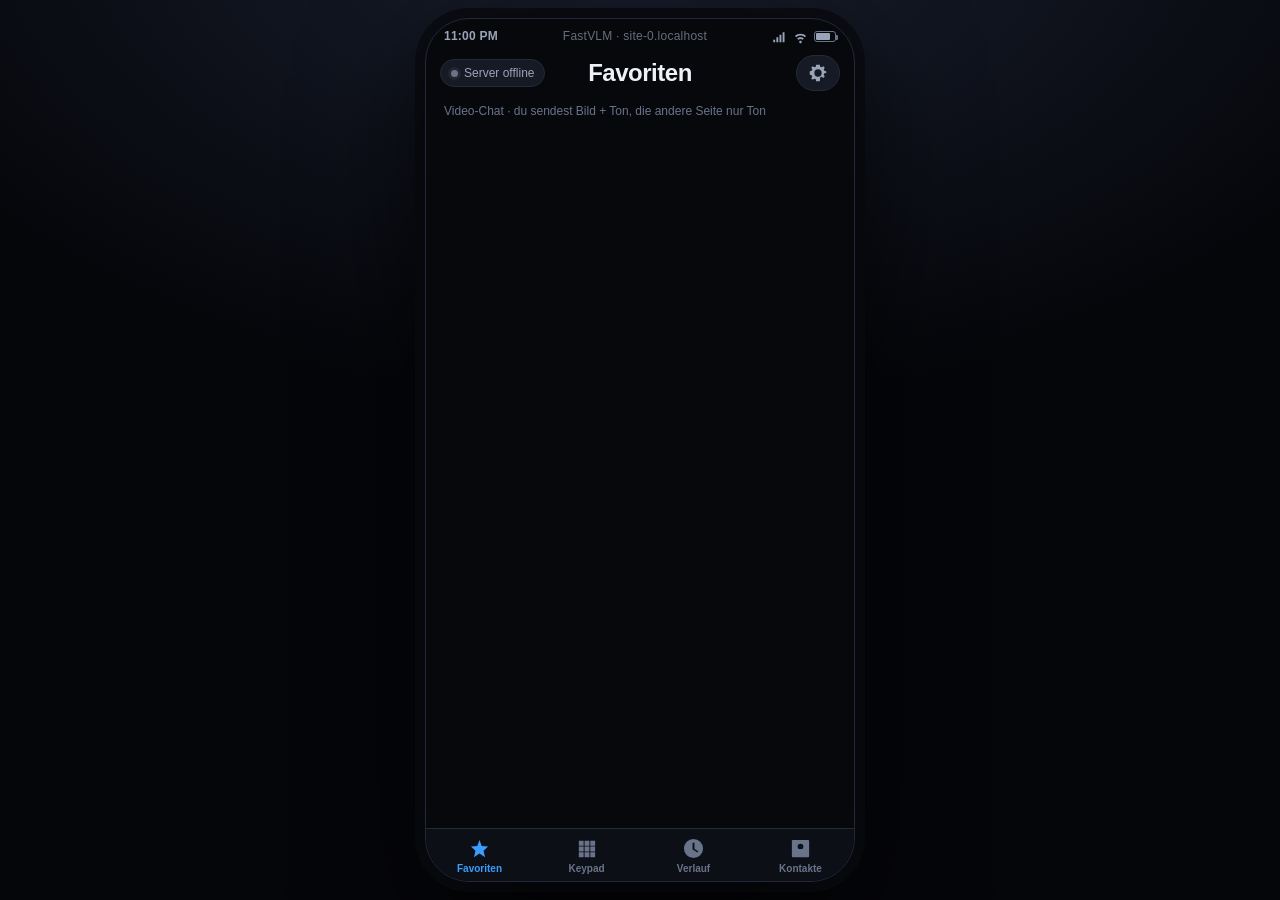
==== web/index.html @ f44b53fc "CHORUS: FastVLM Live-Vision-Sprachchat - Telefon-App-UI (Dialer/Klingeln/Anruf/Protokoll), 3 Persona" ====
<!doctype html>
<html lang="de">
<head>
<meta charset="utf-8">
<meta name="viewport" content="width=device-width, initial-scale=1, maximum-scale=1, user-scalable=no, viewport-fit=cover">
<meta name="theme-color" content="#0b0d12">
<meta name="apple-mobile-web-app-capable" content="yes">
<meta name="mobile-web-app-capable" content="yes">
<meta name="apple-mobile-web-app-status-bar-style" content="black-translucent">
<title>Telefon · FastVLM Video-Chat</title>
<link rel="manifest" href="manifest.webmanifest">
<link rel="stylesheet" href="styles.css">
<link rel="icon" href="assets/icon.svg" type="image/svg+xml">
</head>
<body>

<!-- hidden camera source: only the canvas that shows the exact model frames is visible -->
<video id="cam" playsinline muted autoplay></video>
<canvas id="grab" hidden></canvas>

<div id="phone">

  <!-- ══════════════ status bar ══════════════ -->
  <div class="statusbar">
    <span id="sb-time">--:--</span>
    <span class="sb-mid" id="sb-carrier">FastVLM · lokal</span>
    <span class="sb-right">
      <svg viewBox="0 0 24 24" class="ic"><path d="M2 17h3v4H2zM7 13h3v8H7zM12 9h3v12h-3zM17 5h3v16h-3z"/></svg>
      <svg viewBox="0 0 24 24" class="ic"><path d="M12 20.5l-1.6-1.9C7 14.9 4.7 12.7 2 11l2-2.4C7.2 10.7 9.5 12 12 14.6 14.5 12 16.8 10.7 20 8.6L22 11c-2.7 1.7-5 3.9-8.4 7.6z" opacity=".0"/><path d="M12 18.8c1.1 0 2 .9 2 2s-.9 2-2 2-2-.9-2-2 .9-2 2-2zm0-5.6c2 0 3.9.8 5.3 2.1l-1.9 2c-.9-.9-2.1-1.4-3.4-1.4s-2.5.5-3.4 1.4l-1.9-2C8.1 14 10 13.2 12 13.2zm0-5.6c3.4 0 6.5 1.3 8.8 3.5l-1.9 2C17.1 11.4 14.7 10.4 12 10.4s-5.1 1-6.9 2.7l-1.9-2C5.5 8.9 8.6 7.6 12 7.6z"/></svg>
      <span class="batt"><i id="sb-batt"></i></span>
    </span>
  </div>

  <!-- ══════════════ screen: dialer ══════════════ -->
  <section class="screen active" id="screen-dialer">
    <header class="nav">
      <button class="nav-btn ghost" id="btn-engine" title="Engine-Status">
        <span class="dot" id="engine-dot"></span><span id="engine-label">verbinde…</span>
      </button>
      <h1 id="dialer-title">Favoriten</h1>
      <button class="nav-btn" id="btn-settings" aria-label="Einstellungen">
        <svg viewBox="0 0 24 24" class="ic"><path d="M12 8a4 4 0 100 8 4 4 0 000-8zm9 4l-2.1.4a7 7 0 01-.7 1.7l1.2 1.7-1.6 1.6-1.7-1.2a7 7 0 01-1.7.7L14 21h-4l-.4-2.1a7 7 0 01-1.7-.7L6.2 19.4 4.6 17.8l1.2-1.7a7 7 0 01-.7-1.7L3 14v-4l2.1-.4a7 7 0 01.7-1.7L4.6 6.2l1.6-1.6 1.7 1.2a7 7 0 011.7-.7L10 3h4l.4 2.1a7 7 0 011.7.7l1.7-1.2 1.6 1.6-1.2 1.7a7 7 0 01.7 1.7L21 10z"/></svg>
      </button>
    </header>

    <div class="body">
      <!-- favorites -->
      <div class="tabpane active" id="pane-fav">
        <p class="hint">Video-Chat · du sendest Bild + Ton, die andere Seite nur Ton</p>
        <ul class="contacts" id="fav-list"></ul>
      </div>

      <!-- keypad -->
      <div class="tabpane" id="pane-key">
        <div class="key-display"><span id="key-num">&nbsp;</span></div>
        <div class="keypad" id="keypad"></div>
        <div class="key-actions">
          <button class="round green big" id="key-call" aria-label="Anrufen">
            <svg viewBox="0 0 24 24" class="ic"><path d="M15.5 11.5c0-1.9-1.6-3.5-3.5-3.5s-3.5 1.6-3.5 3.5H6c0-3.3 2.7-6 6-6s6 2.7 6 6zM3 9l3-3h12l3 3v3c0 5-4 9-9 9s-9-4-9-9z" opacity="0"/><path d="M6.6 10.8c1.4 2.8 3.8 5.1 6.6 6.6l2.2-2.2c.3-.3.7-.4 1-.2 1.1.4 2.3.6 3.6.6.6 0 1 .4 1 1V20c0 .6-.4 1-1 1C10.6 21 3 13.4 3 4c0-.6.4-1 1-1h3.5c.6 0 1 .4 1 1 0 1.2.2 2.4.6 3.6.1.4 0 .8-.3 1z"/></svg>
          </button>
          <button class="round ghost" id="key-del" aria-label="Löschen">
            <svg viewBox="0 0 24 24" class="ic"><path d="M22 3H7L1 12l6 9h15a2 2 0 002-2V5a2 2 0 00-2-2zm-3.3 12.3L17.3 17 12 11.7 6.7 17 5.3 15.6 10.6 10 5.3 4.7 6.7 3.3 12 8.6l5.3-5.3 1.4 1.4L13.4 10z"/></svg>
          </button>
        </div>
      </div>

      <!-- recents -->
      <div class="tabpane" id="pane-recents">
        <ul class="contacts" id="recent-list"></ul>
        <p class="hint" id="recent-empty">Noch keine Anrufe.</p>
      </div>

      <!-- contacts -->
      <div class="tabpane" id="pane-contacts">
        <ul class="contacts" id="contact-list"></ul>
      </div>
    </div>

    <nav class="tabbar">
      <button class="tab active" data-tab="fav"><svg viewBox="0 0 24 24" class="ic"><path d="M12 17.3L6.2 21l1.6-6.6L3 9.9l6.7-.6L12 3l2.3 6.3 6.7.6-4.8 4.5 1.6 6.6z"/></svg><span>Favoriten</span></button>
      <button class="tab" data-tab="key"><svg viewBox="0 0 24 24" class="ic"><path d="M4 4h5v5H4zM10 4h5v5h-5zM16 4h5v5h-5zM4 10h5v5H4zM10 10h5v5h-5zM16 10h5v5h-5zM4 16h5v5H4zM10 16h5v5h-5zM16 16h5v5h-5z"/></svg><span>Keypad</span></button>
      <button class="tab" data-tab="recents"><svg viewBox="0 0 24 24" class="ic"><path d="M12 2a10 10 0 100 20 10 10 0 000-20zm1 10.6l4 2.3-.8 1.4L11 13V6h2z"/></svg><span>Verlauf</span></button>
      <button class="tab" data-tab="contacts"><svg viewBox="0 0 24 24" class="ic"><path d="M4 3h16a1 1 0 011 1v16a1 1 0 01-1 1H4a1 1 0 01-1-1V4a1 1 0 011-1zm8 4a3 3 0 100 6 3 3 0 000-6zm-5 9c0-2 2.2-3.5 5-3.5s5 1.5 5 3.5v1H7z"/></svg><span>Kontakte</span></button>
    </nav>
  </section>

  <!-- ══════════════ screen: call ══════════════ -->
  <section class="screen" id="screen-call">

    <!-- upper half: HER side (camera off, voice only) -->
    <div class="her" id="her">
      <div class="her-head">
        <div class="her-id">
          <div class="avatar big" id="call-avatar"><span>M</span></div>
          <div class="her-meta">
            <h2 id="call-name">Mara</h2>
            <p id="call-state">verbindet…</p>
          </div>
        </div>
        <div class="call-timer" id="call-timer">00:00</div>
      </div>

      <div class="her-visual">
        <div class="camoff">
          <div class="camoff-ring" id="voice-ring"></div>
          <svg viewBox="0 0 24 24" class="ic camoff-ic"><path d="M15 8.5l4-3.5v14l-4-3.5zM3 6h11v12H3z" opacity=".35"/><path d="M2.4 2.4l19.2 19.2-1.4 1.4L15 17.8V19H4a1 1 0 01-1-1V7.8L1 6.6 2.4 2.4z"/></svg>
          <p>Kamera aus</p>
          <small>sie sieht dein Video · du hörst ihre Stimme</small>
        </div>
        <div class="wave" id="wave"><i></i><i></i><i></i><i></i><i></i><i></i><i></i><i></i><i></i><i></i><i></i><i></i><i></i><i></i><i></i><i></i></div>
      </div>

      <div class="subs">
        <div class="sub her-sub" id="sub-her">&nbsp;</div>
        <div class="sub you-sub" id="sub-you">&nbsp;</div>
      </div>

      <div class="chips" id="call-chips">
        <span class="chip" id="chip-vad">VAD …</span>
        <span class="chip" id="chip-asr">ASR …</span>
        <span class="chip" id="chip-vlm">VLM …</span>
        <span class="chip" id="chip-pro">Initiative aus</span>
      </div>
    </div>

    <!-- lower half: EXACTLY the frames handed to FastVLM -->
    <div class="mine" id="mine">
      <canvas id="modelview"></canvas>
      <div class="mv-hud">
        <span class="hud-tag live"><i class="rec"></i>FASTVLM INPUT</span>
        <span class="hud-tag" id="hud-frame">frame –</span>
        <span class="hud-tag" id="hud-size">– × –</span>
        <span class="hud-tag" id="hud-rate">– fps</span>
      </div>
      <div class="mv-caption">exakt diese Pixel gehen an FastVLM &nbsp;·&nbsp; <button id="btn-freeze">Pause</button></div>
      <div class="mv-crosshair"><span></span><span></span><span></span><span></span></div>
    </div>

    <div class="controls">
      <button class="ctl" id="btn-mute" data-on="false">
        <svg viewBox="0 0 24 24" class="ic"><path d="M12 14a3 3 0 003-3V5a3 3 0 10-6 0v6a3 3 0 003 3zm5-3a5 5 0 01-10 0H5a7 7 0 006 6.9V21h2v-3.1A7 7 0 0019 11z"/></svg>
        <span>Mikro</span>
      </button>
      <button class="ctl" id="btn-cam" data-on="true">
        <svg viewBox="0 0 24 24" class="ic"><path d="M15 8.5l4-3.5v14l-4-3.5zM3 6h11v12H3z"/></svg>
        <span>Kamera</span>
      </button>
      <button class="ctl" id="btn-subs" data-on="true">
        <svg viewBox="0 0 24 24" class="ic"><path d="M4 4h16a1 1 0 011 1v14a1 1 0 01-1 1H4a1 1 0 01-1-1V5a1 1 0 011-1zm3 8v2h4v-2zm6 0v2h4v-2zm-6 4v2h10v-2z"/></svg>
        <span>Text</span>
      </button>
      <button class="ctl" id="btn-panel" data-on="false">
        <svg viewBox="0 0 24 24" class="ic"><path d="M3 3h18v18H3zm2 2v14h14V5zm2 3h10v2H7zm0 4h10v2H7z"/></svg>
        <span>Protokoll</span>
      </button>
      <button class="ctl hangup" id="btn-hangup">
        <svg viewBox="0 0 24 24" class="ic"><path d="M12 9c-3 0-5.7.6-8 1.7V15l3.5-1.5V11c1.4-.5 2.9-.8 4.5-.8s3.1.3 4.5.8v2.5L20 15v-4.3C17.7 9.6 15 9 12 9z"/></svg>
        <span>Beenden</span>
      </button>
    </div>

    <div class="transcript" id="transcript"></div>
  </section>

  <!-- ══════════════ ringing overlay ══════════════ -->
  <div class="overlay" id="ringing">
    <div class="ring-avatar" id="ring-avatar"><span>M</span></div>
    <h2 id="ring-name">Mara</h2>
    <p id="ring-state">FaceTime-Video · klingelt…</p>
    <div class="ring-actions">
      <button class="round red" id="ring-cancel" aria-label="Auflegen">
        <svg viewBox="0 0 24 24" class="ic"><path d="M12 9c-3 0-5.7.6-8 1.7V15l3.5-1.5V11c1.4-.5 2.9-.8 4.5-.8s3.1.3 4.5.8v2.5L20 15v-4.3C17.7 9.6 15 9 12 9z"/></svg>
      </button>
      <button class="round green" id="ring-accept" aria-label="Annehmen">
        <svg viewBox="0 0 24 24" class="ic"><path d="M6.6 10.8c1.4 2.8 3.8 5.1 6.6 6.6l2.2-2.2c.3-.3.7-.4 1-.2 1.1.4 2.3.6 3.6.6.6 0 1 .4 1 1V20c0 .6-.4 1-1 1C10.6 21 3 13.4 3 4c0-.6.4-1 1-1h3.5c.6 0 1 .4 1 1 0 1.2.2 2.4.6 3.6.1.4 0 .8-.3 1z"/></svg>
      </button>
    </div>
  </div>

  <!-- ══════════════ settings sheet ══════════════ -->
  <div class="sheet" id="settings">
    <div class="sheet-head">
      <h2>Einstellungen</h2>
      <button class="nav-btn" id="settings-close">Fertig</button>
    </div>
    <div class="sheet-body" id="settings-body"></div>
  </div>

  <div id="toast"></div>
</div>

<script type="module" src="js/app.js"></script>
</body>
</html>
---- web/styles.css ----
/* ============================================================
   FastVLM Video-Call  ·  phone-app look
   ============================================================ */
:root{
  --bg:#07080c; --panel:#0e1118; --panel2:#151a24; --line:#232a38;
  --fg:#eef1f7; --fg2:#9aa4b8; --fg3:#69748a;
  --green:#34d058; --green-d:#1f9d42; --red:#ff453a; --blue:#3b9dff; --amber:#ffcc4d;
  --hue:326;
  --r:16px;
  --safe-t:env(safe-area-inset-top,0px);
  --safe-b:env(safe-area-inset-bottom,0px);
  font-size:16px;
}
*{box-sizing:border-box;-webkit-tap-highlight-color:transparent}
html,body{margin:0;padding:0;height:100%;background:#000;color:var(--fg);
  font-family:-apple-system,BlinkMacSystemFont,"SF Pro Text","Segoe UI",Roboto,"Helvetica Neue",Arial,sans-serif;
  overscroll-behavior:none}
button{font:inherit;color:inherit;background:none;border:0;cursor:pointer}
button>*{pointer-events:none}
svg.ic{width:22px;height:22px;fill:currentColor;display:block}
h1,h2,p,ul{margin:0;padding:0}
ul{list-style:none}

/* hidden camera source (must not be display:none on iOS) */
#cam,#grab{position:fixed;left:-9999px;top:0;width:2px;height:2px;opacity:0;pointer-events:none}

/* ---------- phone shell ---------- */
#phone{position:fixed;inset:0;display:flex;flex-direction:column;background:var(--bg);overflow:hidden}
@media (min-width:820px) and (min-height:640px){
  body{display:flex;align-items:center;justify-content:center;
    background:radial-gradient(1200px 700px at 50% -10%,#1a2030,#05060a 70%)}
  #phone{position:relative;width:430px;height:min(932px,96vh);inset:auto;border-radius:44px;
    border:1px solid #23283a;box-shadow:0 40px 120px rgba(0,0,0,.8),0 0 0 10px #0b0d13}
}

/* ---------- status bar ---------- */
.statusbar{flex:0 0 auto;height:calc(30px + var(--safe-t));padding:calc(4px + var(--safe-t)) 18px 0;
  display:flex;align-items:center;justify-content:space-between;font-size:12px;font-weight:600;
  color:var(--fg2);letter-spacing:.02em}
.sb-mid{opacity:.65;font-weight:500}
.sb-right{display:flex;align-items:center;gap:6px}
.sb-right .ic{width:15px;height:15px}
.batt{width:22px;height:11px;border:1px solid var(--fg3);border-radius:3px;position:relative;padding:1px}
.batt::after{content:"";position:absolute;right:-3px;top:3px;width:2px;height:5px;background:var(--fg3);border-radius:0 1px 1px 0}
.batt i{display:block;height:100%;width:80%;background:var(--fg2);border-radius:1px}

/* ---------- screens ---------- */
.screen{position:absolute;inset:0;display:none;flex-direction:column;padding-top:calc(30px + var(--safe-t))}
.screen.active{display:flex}

/* ---------- dialer ---------- */
.nav{flex:0 0 auto;display:grid;grid-template-columns:1fr auto 1fr;align-items:center;padding:6px 14px 10px;gap:8px}
.nav h1{font-size:24px;font-weight:700;letter-spacing:-.02em;text-align:center;white-space:nowrap}
.nav .nav-btn:first-child{justify-self:start;max-width:100%;overflow:hidden}
.nav .nav-btn:first-child span:last-child{overflow:hidden;text-overflow:ellipsis;white-space:nowrap}
.nav .nav-btn:last-child{justify-self:end}
.nav-btn{display:flex;align-items:center;gap:6px;padding:6px 10px;border-radius:999px;
  background:var(--panel2);font-size:12px;color:var(--fg2);border:1px solid var(--line);white-space:nowrap}
.nav-btn.ghost .dot{width:7px;height:7px;border-radius:50%;background:var(--fg3);box-shadow:0 0 0 3px rgba(255,255,255,.05)}
.dot.ok{background:var(--green);box-shadow:0 0 8px var(--green)}
.dot.load{background:var(--amber);animation:pulse 1.2s infinite}
.dot.err{background:var(--red)}
@keyframes pulse{50%{opacity:.35}}

.body{flex:1 1 auto;overflow-y:auto;-webkit-overflow-scrolling:touch;padding:0 14px 8px}
.tabpane{display:none}.tabpane.active{display:block}
.hint{color:var(--fg3);font-size:12px;line-height:1.45;padding:2px 4px 12px}

.contacts li{display:flex;align-items:center;gap:12px;padding:11px 6px;border-bottom:1px solid var(--line)}
.contacts li:last-child{border-bottom:0}
.avatar{width:46px;height:46px;border-radius:50%;flex:0 0 auto;display:flex;align-items:center;justify-content:center;
  font-weight:700;font-size:17px;color:#fff;letter-spacing:.02em;
  background:linear-gradient(150deg,hsl(var(--hue) 70% 62%),hsl(calc(var(--hue) + 40) 65% 42%));
  box-shadow:inset 0 0 0 1px rgba(255,255,255,.18)}
.avatar span{text-shadow:0 1px 2px rgba(0,0,0,.35)}
.avatar.big{width:64px;height:64px;font-size:24px}
.c-name{font-size:16px;font-weight:600;letter-spacing:-.01em}
.c-sub{font-size:12px;color:var(--fg3);margin-top:2px}
.c-sub .on{color:var(--green)}
.c-call{margin-left:auto;width:38px;height:38px;border-radius:50%;display:flex;align-items:center;justify-content:center;
  background:rgba(52,208,88,.14);color:var(--green)}
.c-call:active{background:rgba(52,208,88,.3)}
.c-main{flex:1;min-width:0;text-align:left}
.recent-meta{margin-left:auto;text-align:right;font-size:12px;color:var(--fg3)}

/* keypad */
.key-display{height:64px;display:flex;align-items:center;justify-content:center;font-size:32px;
  font-weight:300;letter-spacing:.06em;color:var(--fg)}
.keypad{display:grid;grid-template-columns:repeat(3,1fr);gap:14px 22px;justify-items:center;padding:4px 22px 18px}
.key{width:70px;height:70px;border-radius:50%;background:var(--panel2);display:flex;flex-direction:column;
  align-items:center;justify-content:center;border:1px solid var(--line);transition:transform .06s}
.key:active{transform:scale(.94);background:#1d2433}
.key b{font-size:28px;font-weight:400;line-height:1}
.key small{font-size:9px;letter-spacing:.16em;color:var(--fg3);margin-top:3px}
.key-actions{display:flex;align-items:center;justify-content:center;gap:34px;padding-bottom:12px}
.round{width:64px;height:64px;border-radius:50%;display:flex;align-items:center;justify-content:center}
.round.green{background:var(--green);color:#04140a;box-shadow:0 6px 22px rgba(52,208,88,.32)}
.round.green.big{width:72px;height:72px}
.round.red{background:var(--red);color:#fff;box-shadow:0 6px 22px rgba(255,69,58,.3)}
.round.ghost{background:transparent;color:var(--fg2)}
.round:active{transform:scale(.95)}

/* tab bar */
.tabbar{flex:0 0 auto;display:flex;border-top:1px solid var(--line);background:rgba(14,17,24,.92);
  backdrop-filter:blur(14px);padding-bottom:var(--safe-b)}
.tab{flex:1;display:flex;flex-direction:column;align-items:center;gap:3px;padding:8px 0 7px;
  color:var(--fg3);font-size:10px;font-weight:600}
.tab.active{color:var(--blue)}
.tab .ic{width:23px;height:23px}

/* ============================================================
   CALL SCREEN
   ============================================================ */
#screen-call{background:#000}
.her{flex:1 1 50%;min-height:0;display:flex;flex-direction:column;padding:6px 16px 10px;position:relative;
  background:radial-gradient(120% 90% at 50% 0%,#141a26 0%,#0a0d14 55%,#05070b 100%)}
.her-head{display:flex;align-items:flex-start;justify-content:space-between;gap:10px}
.her-id{display:flex;align-items:center;gap:11px;min-width:0}
.her-meta{min-width:0}
.her-meta h2{font-size:19px;font-weight:700;letter-spacing:-.02em;white-space:nowrap;overflow:hidden;text-overflow:ellipsis}
.her-meta p{font-size:12px;color:var(--fg2);margin-top:2px}
.call-timer{font-variant-numeric:tabular-nums;font-size:13px;color:var(--fg2);
  background:rgba(255,255,255,.06);padding:4px 9px;border-radius:999px;white-space:nowrap}

.her-visual{flex:1 1 auto;min-height:0;display:flex;flex-direction:column;align-items:center;justify-content:center;gap:12px;position:relative}
.camoff{position:relative;display:flex;flex-direction:column;align-items:center;gap:2px;color:var(--fg2)}
.camoff-ic{width:30px;height:30px;opacity:.75}
.camoff p{font-size:13px;font-weight:600;color:var(--fg);margin-top:4px}
.camoff small{font-size:10.5px;color:var(--fg3);text-align:center;max-width:230px;line-height:1.35}
.camoff-ring{position:absolute;left:50%;top:16px;width:96px;height:96px;margin:-48px 0 0 -48px;border-radius:50%;
  border:2px solid hsl(var(--hue) 80% 60% / .5);opacity:0;transform:scale(.6);pointer-events:none}
.speaking .camoff-ring{animation:ring 1.6s ease-out infinite}
@keyframes ring{0%{opacity:.75;transform:scale(.55)}100%{opacity:0;transform:scale(1.5)}}

.wave{display:flex;align-items:center;gap:3px;height:34px}
.wave i{display:block;width:3px;height:4px;border-radius:2px;background:hsl(var(--hue) 85% 66%);opacity:.35;
  transition:height .09s ease,opacity .2s}
.speaking .wave i{opacity:.95;animation:bar .9s ease-in-out infinite}
.speaking .wave i:nth-child(2n){animation-duration:.62s}
.speaking .wave i:nth-child(3n){animation-duration:1.15s}
.speaking .wave i:nth-child(4n){animation-delay:-.3s}
.speaking .wave i:nth-child(5n){animation-delay:-.55s}
@keyframes bar{0%,100%{height:5px}50%{height:30px}}
.listening .wave i{background:var(--blue);animation:bar .8s ease-in-out infinite}

.subs{flex:0 0 auto;min-height:58px;display:flex;flex-direction:column;gap:5px;align-items:center}
.sub{max-width:100%;font-size:13.5px;line-height:1.35;padding:6px 11px;border-radius:12px;text-align:center;
  background:rgba(255,255,255,.07);color:var(--fg)}
.sub:empty,.sub.blank{opacity:0}
.her-sub{background:hsl(var(--hue) 55% 45% / .26);border:1px solid hsl(var(--hue) 60% 60% / .22)}
.you-sub{background:rgba(59,157,255,.14);color:#bcd7ff;font-size:12.5px;border:1px solid rgba(59,157,255,.18)}

.chips{flex:0 0 auto;display:flex;flex-wrap:wrap;gap:5px;justify-content:center;margin-top:7px}
.chip{font-size:9.5px;letter-spacing:.03em;color:var(--fg3);background:rgba(255,255,255,.05);
  border:1px solid var(--line);padding:2.5px 7px;border-radius:999px;font-variant-numeric:tabular-nums}
.chip.hot{color:var(--amber);border-color:rgba(255,204,77,.3)}
.chip.live{color:var(--green);border-color:rgba(52,208,88,.3)}

/* ---- lower half: the exact FastVLM input ---- */
.mine{flex:1 1 50%;min-height:0;position:relative;background:#000;border-top:1px solid #1b2130;overflow:hidden}
#modelview{position:absolute;inset:0;width:100%;height:100%;object-fit:contain;display:block;background:#000}
#modelview.nosmooth{image-rendering:pixelated}
.mv-hud{position:absolute;left:0;right:0;top:0;display:flex;gap:6px;padding:7px 8px;align-items:center;
  flex-wrap:wrap;pointer-events:none}
.hud-tag{font-family:ui-monospace,SFMono-Regular,Menlo,monospace;font-size:9.5px;letter-spacing:.04em;
  color:#d7e0f0;background:rgba(6,9,14,.62);border:1px solid rgba(255,255,255,.13);padding:2.5px 6px;border-radius:5px;
  backdrop-filter:blur(4px)}
.hud-tag.live{color:#ffd9d5;border-color:rgba(255,69,58,.4)}
.rec{display:inline-block;width:6px;height:6px;border-radius:50%;background:var(--red);margin-right:5px;
  vertical-align:1px;animation:pulse 1.4s infinite}
.mv-caption{position:absolute;left:0;right:0;bottom:0;padding:7px 9px;text-align:center;
  font-size:9.5px;letter-spacing:.03em;color:#9fb0cc;background:linear-gradient(to top,rgba(4,6,10,.85),transparent);
  pointer-events:auto}
.mv-caption button{color:var(--blue);font-size:9.5px;text-decoration:underline;padding:0 3px}
.mv-crosshair span{position:absolute;width:16px;height:16px;border:1.5px solid rgba(255,255,255,.5);pointer-events:none}
.mv-crosshair span:nth-child(1){left:8px;top:56px;border-right:0;border-bottom:0}
.mv-crosshair span:nth-child(2){right:8px;top:56px;border-left:0;border-bottom:0}
.mv-crosshair span:nth-child(3){left:8px;bottom:26px;border-right:0;border-top:0}
.mv-crosshair span:nth-child(4){right:8px;bottom:26px;border-left:0;border-top:0}
.mine.off #modelview{filter:brightness(.12) grayscale(1)}
.mine.off::after{content:"Kamera aus – sie sieht gerade nichts";position:absolute;inset:0;display:flex;
  align-items:center;justify-content:center;color:var(--fg3);font-size:13px}

/* controls */
.controls{flex:0 0 auto;display:flex;justify-content:space-around;align-items:center;gap:4px;
  padding:12px 8px calc(14px + var(--safe-b));background:#0a0d13;border-top:1px solid var(--line)}
.ctl{display:flex;flex-direction:column;align-items:center;gap:4px;width:58px;color:var(--fg2);font-size:9.5px;font-weight:600}
.ctl svg{width:21px;height:21px;padding:0}
.ctl>svg,.ctl{position:relative}
.ctl::before{content:"";position:absolute;top:-2px;left:50%;transform:translateX(-50%);width:44px;height:44px;
  border-radius:50%;background:var(--panel2);border:1px solid var(--line);z-index:0}
.ctl>svg{z-index:1;margin-top:9px}
.ctl>span{z-index:1;margin-top:12px;letter-spacing:.01em}
.ctl[data-on="false"]::before{background:#f2f4f8;border-color:#f2f4f8}
.ctl[data-on="false"]{color:#f2f4f8}
.ctl[data-on="false"]>svg{fill:#0a0d13}
.ctl.hangup::before{background:var(--red);border-color:var(--red)}
.ctl.hangup>svg{fill:#fff}
.ctl.hangup{color:#ffb3ad}

/* transcript */
.transcript{position:absolute;left:0;right:0;bottom:calc(76px + var(--safe-b));top:auto;max-height:46%;overflow-y:auto;display:none;
  flex-direction:column;gap:8px;padding:14px 14px 10px;
  background:linear-gradient(to top,#05070bfb 72%,#05070be6 92%,#05070b00);z-index:5}
.transcript.on{display:flex}
.msg{max-width:82%;padding:8px 11px;border-radius:15px;font-size:13.5px;line-height:1.4}
.msg.her{align-self:flex-start;background:var(--panel2);border:1px solid var(--line);border-bottom-left-radius:5px}
.msg.you{align-self:flex-end;background:#1c3a63;border-bottom-right-radius:5px}
.msg b{display:block;font-size:9.5px;letter-spacing:.06em;color:var(--fg3);margin-bottom:2px;text-transform:uppercase}
.msg.sys{align-self:center;background:none;color:var(--fg3);font-size:11px;text-align:center;max-width:100%}

/* ringing overlay */
.overlay{position:absolute;inset:0;z-index:20;display:none;flex-direction:column;align-items:center;
  justify-content:center;gap:8px;background:radial-gradient(120% 80% at 50% 20%,#1a2233,#05070b 70%)}
.overlay.on{display:flex}
.ring-avatar{width:112px;height:112px;border-radius:50%;display:flex;align-items:center;justify-content:center;
  font-size:40px;font-weight:700;color:#fff;position:relative;
  background:linear-gradient(150deg,hsl(var(--hue) 70% 62%),hsl(calc(var(--hue) + 40) 65% 42%));
  animation:bob 2.4s ease-in-out infinite}
.ring-avatar::after{content:"";position:absolute;inset:-14px;border-radius:50%;
  border:2px solid hsl(var(--hue) 80% 65% / .35);animation:ring 1.8s ease-out infinite}
@keyframes bob{50%{transform:translateY(-6px)}}
.overlay h2{font-size:27px;font-weight:600;margin-top:10px;letter-spacing:-.02em}
.overlay p{color:var(--fg2);font-size:14px}
.ring-actions{display:flex;gap:56px;margin-top:52px}
.ring-actions .round{width:70px;height:70px}

/* settings sheet */
.sheet{position:absolute;left:0;right:0;bottom:0;top:12%;z-index:30;display:none;flex-direction:column;
  background:var(--panel);border-radius:20px 20px 0 0;border:1px solid var(--line);border-bottom:0;
  box-shadow:0 -20px 60px rgba(0,0,0,.6);transform:translateY(100%);transition:transform .28s cubic-bezier(.2,.9,.2,1)}
.sheet.on{display:flex;transform:translateY(0)}
.sheet-head{flex:0 0 auto;display:flex;align-items:center;justify-content:space-between;padding:14px 16px;border-bottom:1px solid var(--line)}
.sheet-head h2{font-size:17px;font-weight:700}
.sheet-head .nav-btn{background:var(--blue);color:#fff;border-color:transparent;font-weight:600}
.sheet-body{flex:1 1 auto;overflow-y:auto;padding:6px 16px calc(24px + var(--safe-b))}
.grp{margin:16px 0 6px;font-size:10.5px;letter-spacing:.1em;text-transform:uppercase;color:var(--fg3);font-weight:700}
.row{display:flex;align-items:center;gap:10px;padding:11px 0;border-bottom:1px solid var(--line)}
.row:last-child{border-bottom:0}
.row label{flex:1;font-size:14px;color:var(--fg)}
.row .desc{flex-basis:100%;font-size:11.5px;color:var(--fg3);line-height:1.4;margin-top:-4px}
.row input[type=range]{flex:1.1;accent-color:var(--blue)}
.row select,.row input[type=text],.row input[type=password]{flex:1.1;background:var(--panel2);border:1px solid var(--line);
  color:var(--fg);border-radius:9px;padding:7px 9px;font-size:13px;min-width:0}
.row output{font-variant-numeric:tabular-nums;font-size:12px;color:var(--fg2);min-width:44px;text-align:right}
.switch{position:relative;width:46px;height:27px;flex:0 0 auto}
.switch input{position:absolute;opacity:0;width:100%;height:100%;margin:0;cursor:pointer;z-index:2}
.switch i{position:absolute;inset:0;background:#2a3242;border-radius:999px;transition:.2s}
.switch i::after{content:"";position:absolute;top:2.5px;left:2.5px;width:22px;height:22px;border-radius:50%;background:#fff;transition:.2s}
.switch input:checked + i{background:var(--green)}
.switch input:checked + i::after{transform:translateX(19px)}
.kv{display:flex;justify-content:space-between;gap:10px;font-size:12px;color:var(--fg2);padding:4px 0}
.kv b{color:var(--fg);font-weight:600;font-variant-numeric:tabular-nums}
.warnbox{background:rgba(255,204,77,.09);border:1px solid rgba(255,204,77,.25);color:#ffe6a8;
  border-radius:12px;padding:10px 12px;font-size:12px;line-height:1.45;margin:12px 0}

/* toast */
#toast{position:absolute;left:50%;bottom:120px;transform:translate(-50%,20px);z-index:60;opacity:0;
  transition:.25s;background:#1b2230;border:1px solid var(--line);color:var(--fg);padding:10px 14px;
  border-radius:12px;font-size:13px;max-width:86%;text-align:center;pointer-events:none;box-shadow:0 10px 30px rgba(0,0,0,.5)}
#toast.on{opacity:1;transform:translate(-50%,0)}

/* permission gate */
.gate{position:absolute;inset:0;z-index:40;display:flex;flex-direction:column;align-items:center;justify-content:center;
  gap:14px;padding:32px;text-align:center;background:var(--bg)}
.gate h2{font-size:20px}
.gate p{color:var(--fg2);font-size:13.5px;line-height:1.5;max-width:330px}
.gate code{background:var(--panel2);padding:1px 5px;border-radius:5px;font-size:12px}
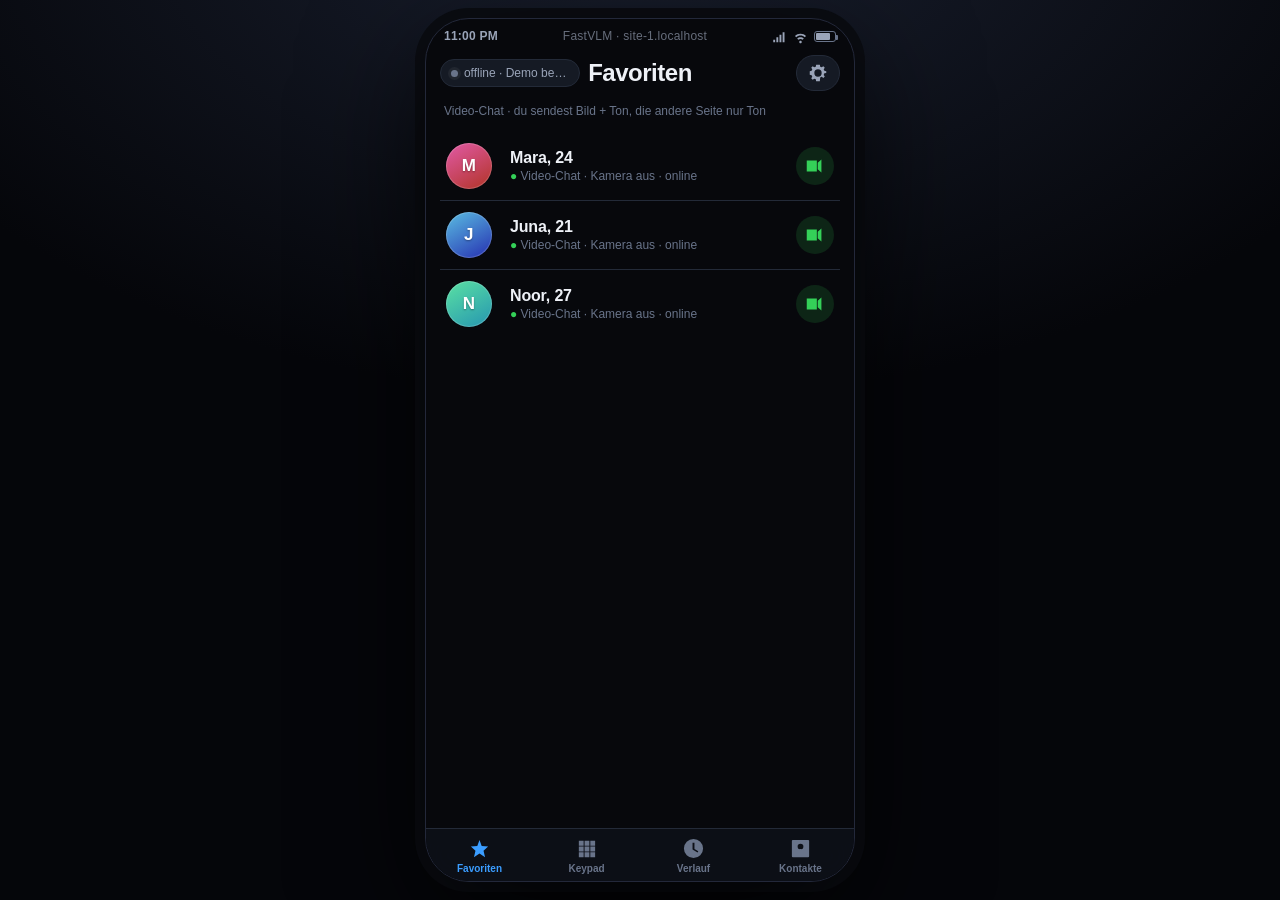
==== commit 80d43365: "Rückkamera als Standard, Torch-Button, Kamera-Wechsel-Button; Audio-Viz aus echten Signalen (Mik-RMS" ====
--- a/web/index.html
+++ b/web/index.html
@@ -107,7 +107,17 @@
           <p>Kamera aus</p>
           <small>sie sieht dein Video · du hörst ihre Stimme</small>
         </div>
-        <div class="wave" id="wave"><i></i><i></i><i></i><i></i><i></i><i></i><i></i><i></i><i></i><i></i><i></i><i></i><i></i><i></i><i></i><i></i></div>
+        <div class="waves">
+          <div class="wgroup">
+            <small>DU · MIKRO-PEGEL</small>
+            <div class="wave you" id="wave-you"></div>
+          </div>
+          <div class="wgroup">
+            <small>SIE · STIMM-PEGEL</small>
+            <div class="wave her" id="wave-her"></div>
+            <div class="herprog" id="herprog"><i></i></div>
+          </div>
+        </div>
       </div>
 
       <div class="subs">
@@ -134,6 +144,14 @@
       </div>
       <div class="mv-caption">exakt diese Pixel gehen an FastVLM &nbsp;·&nbsp; <button id="btn-freeze">Pause</button></div>
       <div class="mv-crosshair"><span></span><span></span><span></span><span></span></div>
+      <div class="mv-tools">
+        <button class="mvtool" id="btn-torch" data-on="false" aria-label="Taschenlampe" title="Taschenlampe">
+          <svg viewBox="0 0 24 24" class="ic"><path d="M7 2h10v3l-3 3v3l2 2v9H8v-9l2-2V8L7 5zm4 9v2h2v-2z"/><path d="M11 15h2v5h-2z" opacity=".5"/></svg>
+        </button>
+        <button class="mvtool" id="btn-flip" aria-label="Kamera wechseln" title="Kamera wechseln">
+          <svg viewBox="0 0 24 24" class="ic"><path d="M12 5V2L7 6l5 4V7a5 5 0 015 5h2a7 7 0 00-7-7zm0 12a5 5 0 01-5-5H5a7 7 0 007 7v3l5-4-5-4z"/><path d="M3 6h4l2-2h6l2 2h4v12H3z" opacity=".35"/></svg>
+        </button>
+      </div>
     </div>
 
     <div class="controls">
--- a/web/styles.css
+++ b/web/styles.css
@@ -129,19 +129,24 @@
 .camoff small{font-size:10.5px;color:var(--fg3);text-align:center;max-width:230px;line-height:1.35}
 .camoff-ring{position:absolute;left:50%;top:16px;width:96px;height:96px;margin:-48px 0 0 -48px;border-radius:50%;
   border:2px solid hsl(var(--hue) 80% 60% / .5);opacity:0;transform:scale(.6);pointer-events:none}
-.speaking .camoff-ring{animation:ring 1.6s ease-out infinite}
 @keyframes ring{0%{opacity:.75;transform:scale(.55)}100%{opacity:0;transform:scale(1.5)}}
 
-.wave{display:flex;align-items:center;gap:3px;height:34px}
-.wave i{display:block;width:3px;height:4px;border-radius:2px;background:hsl(var(--hue) 85% 66%);opacity:.35;
-  transition:height .09s ease,opacity .2s}
-.speaking .wave i{opacity:.95;animation:bar .9s ease-in-out infinite}
-.speaking .wave i:nth-child(2n){animation-duration:.62s}
-.speaking .wave i:nth-child(3n){animation-duration:1.15s}
-.speaking .wave i:nth-child(4n){animation-delay:-.3s}
-.speaking .wave i:nth-child(5n){animation-delay:-.55s}
-@keyframes bar{0%,100%{height:5px}50%{height:30px}}
-.listening .wave i{background:var(--blue);animation:bar .8s ease-in-out infinite}
+.waves{display:flex;align-items:flex-end;justify-content:center;gap:26px;height:52px}
+.wgroup{display:flex;flex-direction:column;align-items:center;gap:3px}
+.wgroup small{font-size:8.5px;letter-spacing:.14em;color:var(--fg3);font-weight:700}
+.wave{display:flex;align-items:flex-end;gap:2.5px;height:30px}
+.wave i{display:block;width:3px;height:2px;border-radius:2px;transition:height .06s linear;opacity:.9}
+.wave.her i{background:hsl(var(--hue) 85% 66%)}
+.wave.you i{background:var(--blue)}
+.wave i.idle{opacity:.28}
+.herprog{width:120px;height:2px;background:rgba(255,255,255,.12);border-radius:2px;overflow:hidden;margin-top:2px}
+.herprog i{display:block;height:100%;width:0;background:hsl(var(--hue) 85% 66%);transition:width .2s linear}
+.mv-tools{position:absolute;right:8px;top:34px;display:flex;flex-direction:column;gap:8px;z-index:3}
+.mvtool{width:36px;height:36px;border-radius:50%;display:flex;align-items:center;justify-content:center;
+  background:rgba(6,9,14,.6);border:1px solid rgba(255,255,255,.16);color:#dfe6f3;backdrop-filter:blur(4px)}
+.mvtool .ic{width:18px;height:18px}
+.mvtool[data-on="true"]{background:var(--amber);border-color:var(--amber);color:#231a02}
+.mvtool[hidden]{display:none}
 
 .subs{flex:0 0 auto;min-height:58px;display:flex;flex-direction:column;gap:5px;align-items:center}
 .sub{max-width:100%;font-size:13.5px;line-height:1.35;padding:6px 11px;border-radius:12px;text-align:center;
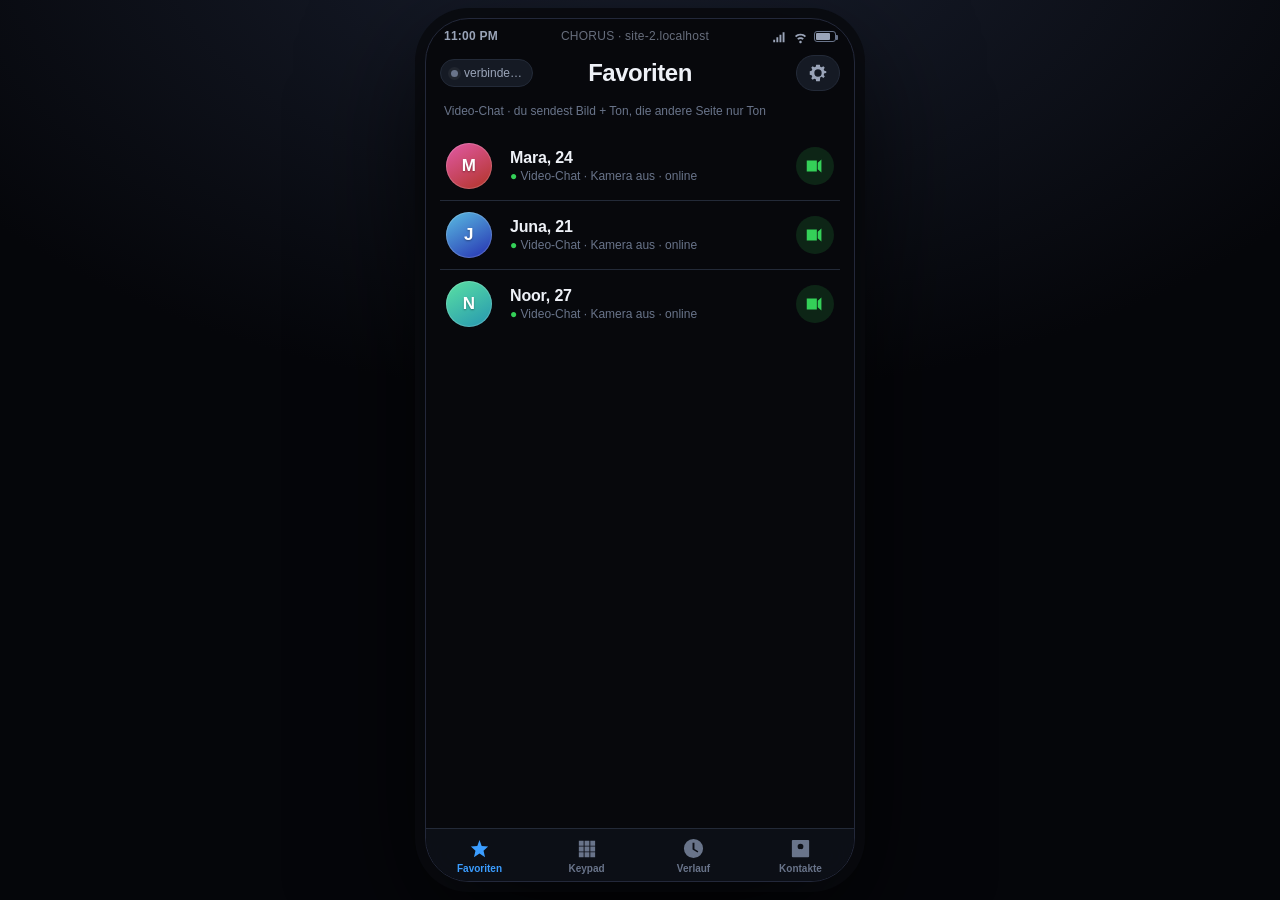
==== commit c2909e4c: "Purge: Server/Mock/Regel-Charakter/Demo-Modus/geskriptete Antworten/Fakes komplett entfernt. Rein on" ====
--- a/web/index.html
+++ b/web/index.html
@@ -185,12 +185,10 @@
     <div class="ring-avatar" id="ring-avatar"><span>M</span></div>
     <h2 id="ring-name">Mara</h2>
     <p id="ring-state">FaceTime-Video · klingelt…</p>
+    <div class="ringprog"><i id="ring-prog"></i></div>
     <div class="ring-actions">
       <button class="round red" id="ring-cancel" aria-label="Auflegen">
         <svg viewBox="0 0 24 24" class="ic"><path d="M12 9c-3 0-5.7.6-8 1.7V15l3.5-1.5V11c1.4-.5 2.9-.8 4.5-.8s3.1.3 4.5.8v2.5L20 15v-4.3C17.7 9.6 15 9 12 9z"/></svg>
-      </button>
-      <button class="round green" id="ring-accept" aria-label="Annehmen">
-        <svg viewBox="0 0 24 24" class="ic"><path d="M6.6 10.8c1.4 2.8 3.8 5.1 6.6 6.6l2.2-2.2c.3-.3.7-.4 1-.2 1.1.4 2.3.6 3.6.6.6 0 1 .4 1 1V20c0 .6-.4 1-1 1C10.6 21 3 13.4 3 4c0-.6.4-1 1-1h3.5c.6 0 1 .4 1 1 0 1.2.2 2.4.6 3.6.1.4 0 .8-.3 1z"/></svg>
       </button>
     </div>
   </div>
--- a/web/styles.css
+++ b/web/styles.css
@@ -227,7 +227,9 @@
 @keyframes bob{50%{transform:translateY(-6px)}}
 .overlay h2{font-size:27px;font-weight:600;margin-top:10px;letter-spacing:-.02em}
 .overlay p{color:var(--fg2);font-size:14px}
-.ring-actions{display:flex;gap:56px;margin-top:52px}
+.ringprog{width:220px;height:3px;background:rgba(255,255,255,.12);border-radius:3px;overflow:hidden;margin-top:14px}
+.ringprog i{display:block;height:100%;width:0;background:var(--green);transition:width .25s}
+.ring-actions{display:flex;gap:56px;margin-top:40px}
 .ring-actions .round{width:70px;height:70px}
 
 /* settings sheet */
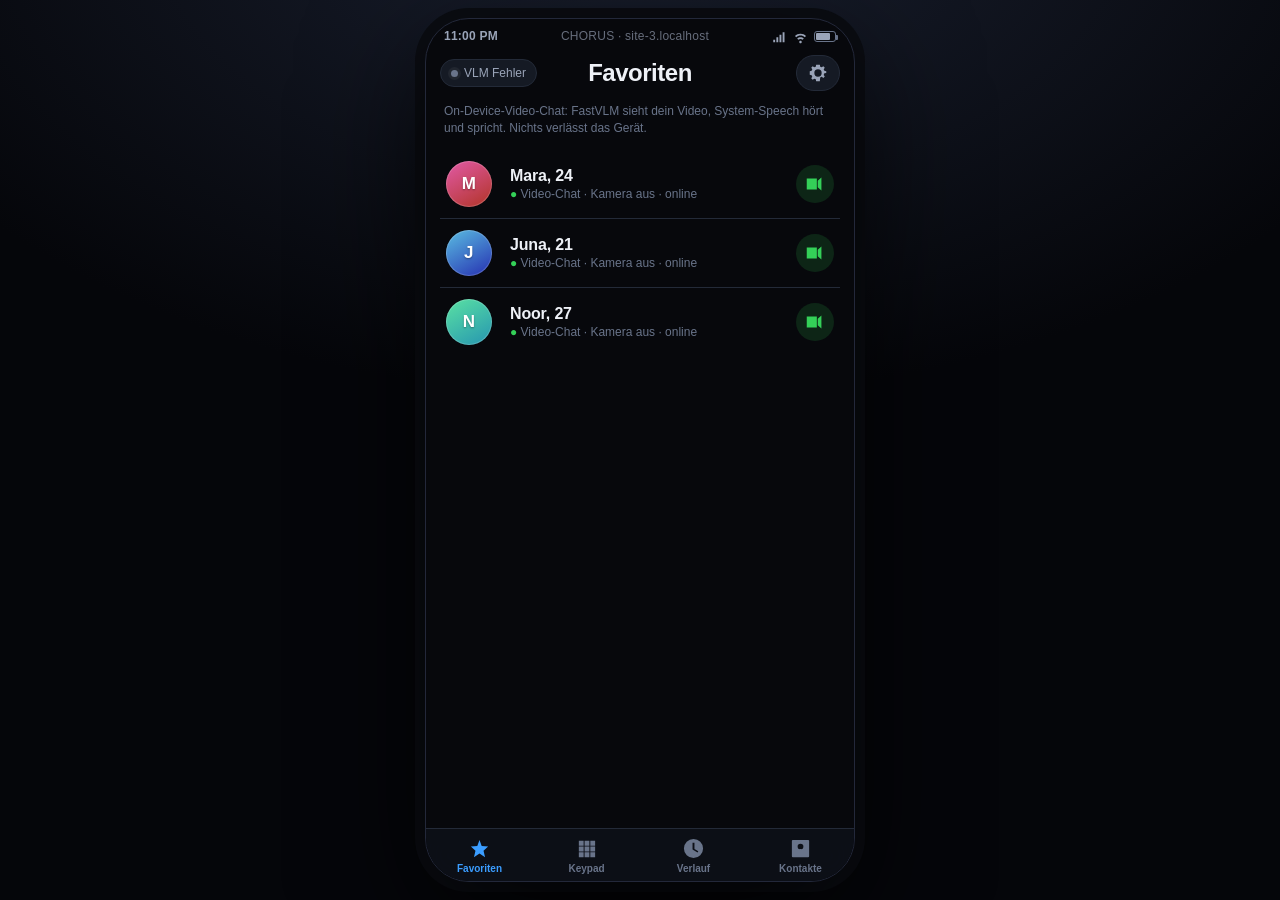
==== commit 695c7c1d: "Purge-Finish: vertikales 3-Zonen-Layout (Charakter | echte gespiegelte Waveform als Trenner | Nutzer" ====
--- a/web/index.html
+++ b/web/index.html
@@ -7,75 +7,62 @@
 <meta name="apple-mobile-web-app-capable" content="yes">
 <meta name="mobile-web-app-capable" content="yes">
 <meta name="apple-mobile-web-app-status-bar-style" content="black-translucent">
-<title>Telefon · FastVLM Video-Chat</title>
+<title>CHORUS · FastVLM Video-Chat</title>
 <link rel="manifest" href="manifest.webmanifest">
 <link rel="stylesheet" href="styles.css">
 <link rel="icon" href="assets/icon.svg" type="image/svg+xml">
 </head>
 <body>
 
-<!-- hidden camera source: only the canvas that shows the exact model frames is visible -->
 <video id="cam" playsinline muted autoplay></video>
 <canvas id="grab" hidden></canvas>
 
 <div id="phone">
 
-  <!-- ══════════════ status bar ══════════════ -->
   <div class="statusbar">
     <span id="sb-time">--:--</span>
-    <span class="sb-mid" id="sb-carrier">FastVLM · lokal</span>
+    <span class="sb-mid" id="sb-carrier">CHORUS · on-device</span>
     <span class="sb-right">
       <svg viewBox="0 0 24 24" class="ic"><path d="M2 17h3v4H2zM7 13h3v8H7zM12 9h3v12h-3zM17 5h3v16h-3z"/></svg>
-      <svg viewBox="0 0 24 24" class="ic"><path d="M12 20.5l-1.6-1.9C7 14.9 4.7 12.7 2 11l2-2.4C7.2 10.7 9.5 12 12 14.6 14.5 12 16.8 10.7 20 8.6L22 11c-2.7 1.7-5 3.9-8.4 7.6z" opacity=".0"/><path d="M12 18.8c1.1 0 2 .9 2 2s-.9 2-2 2-2-.9-2-2 .9-2 2-2zm0-5.6c2 0 3.9.8 5.3 2.1l-1.9 2c-.9-.9-2.1-1.4-3.4-1.4s-2.5.5-3.4 1.4l-1.9-2C8.1 14 10 13.2 12 13.2zm0-5.6c3.4 0 6.5 1.3 8.8 3.5l-1.9 2C17.1 11.4 14.7 10.4 12 10.4s-5.1 1-6.9 2.7l-1.9-2C5.5 8.9 8.6 7.6 12 7.6z"/></svg>
+      <svg viewBox="0 0 24 24" class="ic"><path d="M12 18.8c1.1 0 2 .9 2 2s-.9 2-2 2-2-.9-2-2 .9-2 2-2zm0-5.6c2 0 3.9.8 5.3 2.1l-1.9 2c-.9-.9-2.1-1.4-3.4-1.4s-2.5.5-3.4 1.4l-1.9-2C8.1 14 10 13.2 12 13.2zm0-5.6c3.4 0 6.5 1.3 8.8 3.5l-1.9 2C17.1 11.4 14.7 10.4 12 10.4s-5.1 1-6.9 2.7l-1.9-2C5.5 8.9 8.6 7.6 12 7.6z"/></svg>
       <span class="batt"><i id="sb-batt"></i></span>
     </span>
   </div>
 
-  <!-- ══════════════ screen: dialer ══════════════ -->
+  <!-- ══════════ Dialer ══════════ -->
   <section class="screen active" id="screen-dialer">
     <header class="nav">
-      <button class="nav-btn ghost" id="btn-engine" title="Engine-Status">
-        <span class="dot" id="engine-dot"></span><span id="engine-label">verbinde…</span>
-      </button>
+      <button class="nav-btn ghost" id="btn-engine"><span class="dot" id="engine-dot"></span><span id="engine-label">VLM …</span></button>
       <h1 id="dialer-title">Favoriten</h1>
       <button class="nav-btn" id="btn-settings" aria-label="Einstellungen">
         <svg viewBox="0 0 24 24" class="ic"><path d="M12 8a4 4 0 100 8 4 4 0 000-8zm9 4l-2.1.4a7 7 0 01-.7 1.7l1.2 1.7-1.6 1.6-1.7-1.2a7 7 0 01-1.7.7L14 21h-4l-.4-2.1a7 7 0 01-1.7-.7L6.2 19.4 4.6 17.8l1.2-1.7a7 7 0 01-.7-1.7L3 14v-4l2.1-.4a7 7 0 01.7-1.7L4.6 6.2l1.6-1.6 1.7 1.2a7 7 0 011.7-.7L10 3h4l.4 2.1a7 7 0 011.7.7l1.7-1.2 1.6 1.6-1.2 1.7a7 7 0 01.7 1.7L21 10z"/></svg>
       </button>
     </header>
-
     <div class="body">
-      <!-- favorites -->
       <div class="tabpane active" id="pane-fav">
-        <p class="hint">Video-Chat · du sendest Bild + Ton, die andere Seite nur Ton</p>
+        <p class="hint">On-Device-Video-Chat: FastVLM sieht dein Video, System-Speech hört und spricht. Nichts verlässt das Gerät.</p>
         <ul class="contacts" id="fav-list"></ul>
       </div>
-
-      <!-- keypad -->
       <div class="tabpane" id="pane-key">
         <div class="key-display"><span id="key-num">&nbsp;</span></div>
         <div class="keypad" id="keypad"></div>
         <div class="key-actions">
           <button class="round green big" id="key-call" aria-label="Anrufen">
-            <svg viewBox="0 0 24 24" class="ic"><path d="M15.5 11.5c0-1.9-1.6-3.5-3.5-3.5s-3.5 1.6-3.5 3.5H6c0-3.3 2.7-6 6-6s6 2.7 6 6zM3 9l3-3h12l3 3v3c0 5-4 9-9 9s-9-4-9-9z" opacity="0"/><path d="M6.6 10.8c1.4 2.8 3.8 5.1 6.6 6.6l2.2-2.2c.3-.3.7-.4 1-.2 1.1.4 2.3.6 3.6.6.6 0 1 .4 1 1V20c0 .6-.4 1-1 1C10.6 21 3 13.4 3 4c0-.6.4-1 1-1h3.5c.6 0 1 .4 1 1 0 1.2.2 2.4.6 3.6.1.4 0 .8-.3 1z"/></svg>
+            <svg viewBox="0 0 24 24" class="ic"><path d="M6.6 10.8c1.4 2.8 3.8 5.1 6.6 6.6l2.2-2.2c.3-.3.7-.4 1-.2 1.1.4 2.3.6 3.6.6.6 0 1 .4 1 1V20c0 .6-.4 1-1 1C10.6 21 3 13.4 3 4c0-.6.4-1 1-1h3.5c.6 0 1 .4 1 1 0 1.2.2 2.4.6 3.6.1.4 0 .8-.3 1z"/></svg>
           </button>
           <button class="round ghost" id="key-del" aria-label="Löschen">
             <svg viewBox="0 0 24 24" class="ic"><path d="M22 3H7L1 12l6 9h15a2 2 0 002-2V5a2 2 0 00-2-2zm-3.3 12.3L17.3 17 12 11.7 6.7 17 5.3 15.6 10.6 10 5.3 4.7 6.7 3.3 12 8.6l5.3-5.3 1.4 1.4L13.4 10z"/></svg>
           </button>
         </div>
       </div>
-
-      <!-- recents -->
       <div class="tabpane" id="pane-recents">
         <ul class="contacts" id="recent-list"></ul>
         <p class="hint" id="recent-empty">Noch keine Anrufe.</p>
       </div>
-
-      <!-- contacts -->
       <div class="tabpane" id="pane-contacts">
         <ul class="contacts" id="contact-list"></ul>
       </div>
     </div>
-
     <nav class="tabbar">
       <button class="tab active" data-tab="fav"><svg viewBox="0 0 24 24" class="ic"><path d="M12 17.3L6.2 21l1.6-6.6L3 9.9l6.7-.6L12 3l2.3 6.3 6.7.6-4.8 4.5 1.6 6.6z"/></svg><span>Favoriten</span></button>
       <button class="tab" data-tab="key"><svg viewBox="0 0 24 24" class="ic"><path d="M4 4h5v5H4zM10 4h5v5h-5zM16 4h5v5h-5zM4 10h5v5H4zM10 10h5v5h-5zM16 10h5v5h-5zM4 16h5v5H4zM10 16h5v5h-5zM16 16h5v5h-5z"/></svg><span>Keypad</span></button>
@@ -84,10 +71,10 @@
     </nav>
   </section>
 
-  <!-- ══════════════ screen: call ══════════════ -->
+  <!-- ══════════ Anruf: oben Charakter · Mitte Waveform · unten du ══════════ -->
   <section class="screen" id="screen-call">
 
-    <!-- upper half: HER side (camera off, voice only) -->
+    <!-- oben: Charakter-/App-Seite -->
     <div class="her" id="her">
       <div class="her-head">
         <div class="her-id">
@@ -97,43 +84,29 @@
             <p id="call-state">verbindet…</p>
           </div>
         </div>
-        <div class="call-timer" id="call-timer">00:00</div>
-      </div>
-
-      <div class="her-visual">
-        <div class="camoff">
-          <div class="camoff-ring" id="voice-ring"></div>
-          <svg viewBox="0 0 24 24" class="ic camoff-ic"><path d="M15 8.5l4-3.5v14l-4-3.5zM3 6h11v12H3z" opacity=".35"/><path d="M2.4 2.4l19.2 19.2-1.4 1.4L15 17.8V19H4a1 1 0 01-1-1V7.8L1 6.6 2.4 2.4z"/></svg>
-          <p>Kamera aus</p>
-          <small>sie sieht dein Video · du hörst ihre Stimme</small>
-        </div>
-        <div class="waves">
-          <div class="wgroup">
-            <small>DU · MIKRO-PEGEL</small>
-            <div class="wave you" id="wave-you"></div>
-          </div>
-          <div class="wgroup">
-            <small>SIE · STIMM-PEGEL</small>
-            <div class="wave her" id="wave-her"></div>
-            <div class="herprog" id="herprog"><i></i></div>
-          </div>
+        <div class="call-top-actions">
+          <button class="ghost-ic" id="btn-subs" data-on="true" aria-label="Untertitel">
+            <svg viewBox="0 0 24 24" class="ic"><path d="M4 4h16a1 1 0 011 1v14a1 1 0 01-1 1H4a1 1 0 01-1-1V5a1 1 0 011-1zm3 8v2h4v-2zm6 0v2h4v-2zm-6 4v2h10v-2z"/></svg>
+          </button>
+          <button class="ghost-ic" id="btn-panel" data-on="false" aria-label="Protokoll">
+            <svg viewBox="0 0 24 24" class="ic"><path d="M3 3h18v18H3zm2 2v14h14V5zm2 3h10v2H7zm0 4h10v2H7z"/></svg>
+          </button>
+          <div class="call-timer" id="call-timer">00:00</div>
         </div>
       </div>
-
-      <div class="subs">
+      <div class="her-sub-wrap">
         <div class="sub her-sub" id="sub-her">&nbsp;</div>
-        <div class="sub you-sub" id="sub-you">&nbsp;</div>
-      </div>
-
-      <div class="chips" id="call-chips">
-        <span class="chip" id="chip-vad">VAD …</span>
-        <span class="chip" id="chip-asr">ASR …</span>
-        <span class="chip" id="chip-vlm">VLM …</span>
-        <span class="chip" id="chip-pro">Initiative aus</span>
       </div>
     </div>
 
-    <!-- lower half: EXACTLY the frames handed to FastVLM -->
+    <!-- mitte: echte Audio-Waveform als Trennelement (oben = sie, unten = du) -->
+    <div class="wavewrap">
+      <span class="wavetag top">SIE</span>
+      <canvas id="waveform"></canvas>
+      <span class="wavetag bottom">DU</span>
+    </div>
+
+    <!-- unten: deine Seite -->
     <div class="mine" id="mine">
       <canvas id="modelview"></canvas>
       <div class="mv-hud">
@@ -142,20 +115,21 @@
         <span class="hud-tag" id="hud-size">– × –</span>
         <span class="hud-tag" id="hud-rate">– fps</span>
       </div>
-      <div class="mv-caption">exakt diese Pixel gehen an FastVLM &nbsp;·&nbsp; <button id="btn-freeze">Pause</button></div>
-      <div class="mv-crosshair"><span></span><span></span><span></span><span></span></div>
       <div class="mv-tools">
-        <button class="mvtool" id="btn-torch" data-on="false" aria-label="Taschenlampe" title="Taschenlampe">
-          <svg viewBox="0 0 24 24" class="ic"><path d="M7 2h10v3l-3 3v3l2 2v9H8v-9l2-2V8L7 5zm4 9v2h2v-2z"/><path d="M11 15h2v5h-2z" opacity=".5"/></svg>
+        <button class="mvtool" id="btn-torch" data-on="false" aria-label="Taschenlampe">
+          <svg viewBox="0 0 24 24" class="ic"><path d="M7 2h10v3l-3 3v3l2 2v9H8v-9l2-2V8L7 5z"/><path d="M11 15h2v5h-2z" opacity=".5"/></svg>
         </button>
-        <button class="mvtool" id="btn-flip" aria-label="Kamera wechseln" title="Kamera wechseln">
+        <button class="mvtool" id="btn-flip" aria-label="Kamera wechseln">
           <svg viewBox="0 0 24 24" class="ic"><path d="M12 5V2L7 6l5 4V7a5 5 0 015 5h2a7 7 0 00-7-7zm0 12a5 5 0 01-5-5H5a7 7 0 007 7v3l5-4-5-4z"/><path d="M3 6h4l2-2h6l2 2h4v12H3z" opacity=".35"/></svg>
         </button>
       </div>
+      <div class="mv-crosshair"><span></span><span></span><span></span><span></span></div>
+      <div class="you-sub-wrap"><div class="sub you-sub" id="sub-you">&nbsp;</div></div>
+      <div class="mv-caption">exakt diese Pixel sieht FastVLM &nbsp;·&nbsp; <button id="btn-freeze">Pause</button></div>
     </div>
 
     <div class="controls">
-      <button class="ctl" id="btn-mute" data-on="false">
+      <button class="ctl" id="btn-mute" data-on="true">
         <svg viewBox="0 0 24 24" class="ic"><path d="M12 14a3 3 0 003-3V5a3 3 0 10-6 0v6a3 3 0 003 3zm5-3a5 5 0 01-10 0H5a7 7 0 006 6.9V21h2v-3.1A7 7 0 0019 11z"/></svg>
         <span>Mikro</span>
       </button>
@@ -163,24 +137,23 @@
         <svg viewBox="0 0 24 24" class="ic"><path d="M15 8.5l4-3.5v14l-4-3.5zM3 6h11v12H3z"/></svg>
         <span>Kamera</span>
       </button>
-      <button class="ctl" id="btn-subs" data-on="true">
-        <svg viewBox="0 0 24 24" class="ic"><path d="M4 4h16a1 1 0 011 1v14a1 1 0 01-1 1H4a1 1 0 01-1-1V5a1 1 0 011-1zm3 8v2h4v-2zm6 0v2h4v-2zm-6 4v2h10v-2z"/></svg>
-        <span>Text</span>
-      </button>
-      <button class="ctl" id="btn-panel" data-on="false">
-        <svg viewBox="0 0 24 24" class="ic"><path d="M3 3h18v18H3zm2 2v14h14V5zm2 3h10v2H7zm0 4h10v2H7z"/></svg>
-        <span>Protokoll</span>
-      </button>
       <button class="ctl hangup" id="btn-hangup">
         <svg viewBox="0 0 24 24" class="ic"><path d="M12 9c-3 0-5.7.6-8 1.7V15l3.5-1.5V11c1.4-.5 2.9-.8 4.5-.8s3.1.3 4.5.8v2.5L20 15v-4.3C17.7 9.6 15 9 12 9z"/></svg>
         <span>Beenden</span>
       </button>
     </div>
 
-    <div class="transcript" id="transcript"></div>
+    <div class="transcript" id="transcript">
+      <div class="chips" id="call-chips">
+        <span class="chip" id="chip-vad">VAD …</span>
+        <span class="chip" id="chip-asr">ASR …</span>
+        <span class="chip" id="chip-vlm">VLM …</span>
+        <span class="chip" id="chip-pro">Initiative</span>
+      </div>
+    </div>
   </section>
 
-  <!-- ══════════════ ringing overlay ══════════════ -->
+  <!-- ══════════ Klingeln ══════════ -->
   <div class="overlay" id="ringing">
     <div class="ring-avatar" id="ring-avatar"><span>M</span></div>
     <h2 id="ring-name">Mara</h2>
@@ -193,7 +166,7 @@
     </div>
   </div>
 
-  <!-- ══════════════ settings sheet ══════════════ -->
+  <!-- ══════════ Einstellungen ══════════ -->
   <div class="sheet" id="settings">
     <div class="sheet-head">
       <h2>Einstellungen</h2>
--- a/web/styles.css
+++ b/web/styles.css
@@ -112,90 +112,71 @@
    CALL SCREEN
    ============================================================ */
 #screen-call{background:#000}
-.her{flex:1 1 50%;min-height:0;display:flex;flex-direction:column;padding:6px 16px 10px;position:relative;
-  background:radial-gradient(120% 90% at 50% 0%,#141a26 0%,#0a0d14 55%,#05070b 100%)}
-.her-head{display:flex;align-items:flex-start;justify-content:space-between;gap:10px}
+
+/* ---- oben: Charakter-/App-Seite ---- */
+.her{flex:0 0 auto;display:flex;flex-direction:column;gap:6px;padding:8px 16px 8px;
+  background:radial-gradient(120% 90% at 50% 0%,#141a26 0%,#0a0d14 70%)}
+.her-head{display:flex;align-items:center;justify-content:space-between;gap:10px}
 .her-id{display:flex;align-items:center;gap:11px;min-width:0}
 .her-meta{min-width:0}
 .her-meta h2{font-size:19px;font-weight:700;letter-spacing:-.02em;white-space:nowrap;overflow:hidden;text-overflow:ellipsis}
-.her-meta p{font-size:12px;color:var(--fg2);margin-top:2px}
-.call-timer{font-variant-numeric:tabular-nums;font-size:13px;color:var(--fg2);
+.her-meta p{font-size:12px;color:var(--fg2);margin-top:1px}
+.call-top-actions{display:flex;align-items:center;gap:7px}
+.ghost-ic{width:33px;height:33px;border-radius:50%;display:flex;align-items:center;justify-content:center;
+  background:rgba(255,255,255,.07);border:1px solid var(--line);color:var(--fg2)}
+.ghost-ic .ic{width:16px;height:16px}
+.ghost-ic[data-on="false"]{opacity:.4}
+.call-timer{font-variant-numeric:tabular-nums;font-size:12.5px;color:var(--fg2);
   background:rgba(255,255,255,.06);padding:4px 9px;border-radius:999px;white-space:nowrap}
-
-.her-visual{flex:1 1 auto;min-height:0;display:flex;flex-direction:column;align-items:center;justify-content:center;gap:12px;position:relative}
-.camoff{position:relative;display:flex;flex-direction:column;align-items:center;gap:2px;color:var(--fg2)}
-.camoff-ic{width:30px;height:30px;opacity:.75}
-.camoff p{font-size:13px;font-weight:600;color:var(--fg);margin-top:4px}
-.camoff small{font-size:10.5px;color:var(--fg3);text-align:center;max-width:230px;line-height:1.35}
-.camoff-ring{position:absolute;left:50%;top:16px;width:96px;height:96px;margin:-48px 0 0 -48px;border-radius:50%;
-  border:2px solid hsl(var(--hue) 80% 60% / .5);opacity:0;transform:scale(.6);pointer-events:none}
-@keyframes ring{0%{opacity:.75;transform:scale(.55)}100%{opacity:0;transform:scale(1.5)}}
-
-.waves{display:flex;align-items:flex-end;justify-content:center;gap:26px;height:52px}
-.wgroup{display:flex;flex-direction:column;align-items:center;gap:3px}
-.wgroup small{font-size:8.5px;letter-spacing:.14em;color:var(--fg3);font-weight:700}
-.wave{display:flex;align-items:flex-end;gap:2.5px;height:30px}
-.wave i{display:block;width:3px;height:2px;border-radius:2px;transition:height .06s linear;opacity:.9}
-.wave.her i{background:hsl(var(--hue) 85% 66%)}
-.wave.you i{background:var(--blue)}
-.wave i.idle{opacity:.28}
-.herprog{width:120px;height:2px;background:rgba(255,255,255,.12);border-radius:2px;overflow:hidden;margin-top:2px}
-.herprog i{display:block;height:100%;width:0;background:hsl(var(--hue) 85% 66%);transition:width .2s linear}
+.her-sub-wrap{min-height:46px;display:flex;align-items:center;justify-content:center;padding-bottom:2px}
+
+.sub{max-width:100%;font-size:13.5px;line-height:1.35;padding:6px 11px;border-radius:12px;text-align:center}
+.her-sub{background:hsl(var(--hue) 55% 45% / .26);border:1px solid hsl(var(--hue) 60% 60% / .22);color:var(--fg)}
+.sub.blank{opacity:0}
+.you-sub{background:rgba(59,157,255,.16);border:1px solid rgba(59,157,255,.2);color:#bcd7ff;font-size:12.5px}
+
+/* ---- Mitte: echte Audio-Waveform als Trennelement ---- */
+.wavewrap{flex:0 0 auto;position:relative;height:88px;background:linear-gradient(#0a0d14,#05070b);
+  border-top:1px solid #161c28;border-bottom:1px solid #161c28}
+#waveform{position:absolute;inset:0;width:100%;height:100%;display:block}
+.wavetag{position:absolute;left:10px;font-size:8.5px;letter-spacing:.18em;color:var(--fg3);font-weight:700;pointer-events:none}
+.wavetag.top{top:5px}.wavetag.bottom{bottom:5px}
+
+/* ---- unten: deine Seite ---- */
+.mine{flex:1 1 auto;min-height:0;position:relative;background:#000;overflow:hidden}
+#modelview{position:absolute;background:#000;display:block}
+#modelview.nosmooth{image-rendering:pixelated}
+.mv-hud{position:absolute;left:0;right:0;top:0;display:flex;gap:6px;padding:7px 8px;align-items:center;flex-wrap:wrap;pointer-events:none}
+.hud-tag{font-family:ui-monospace,SFMono-Regular,Menlo,monospace;font-size:9.5px;letter-spacing:.04em;
+  color:#d7e0f0;background:rgba(6,9,14,.62);border:1px solid rgba(255,255,255,.13);padding:2.5px 6px;border-radius:5px;backdrop-filter:blur(4px)}
+.hud-tag.live{color:#ffd9d5;border-color:rgba(255,69,58,.4)}
+.rec{display:inline-block;width:6px;height:6px;border-radius:50%;background:var(--red);margin-right:5px;vertical-align:1px;animation:pulse 1.4s infinite}
 .mv-tools{position:absolute;right:8px;top:34px;display:flex;flex-direction:column;gap:8px;z-index:3}
 .mvtool{width:36px;height:36px;border-radius:50%;display:flex;align-items:center;justify-content:center;
   background:rgba(6,9,14,.6);border:1px solid rgba(255,255,255,.16);color:#dfe6f3;backdrop-filter:blur(4px)}
 .mvtool .ic{width:18px;height:18px}
 .mvtool[data-on="true"]{background:var(--amber);border-color:var(--amber);color:#231a02}
 .mvtool[hidden]{display:none}
-
-.subs{flex:0 0 auto;min-height:58px;display:flex;flex-direction:column;gap:5px;align-items:center}
-.sub{max-width:100%;font-size:13.5px;line-height:1.35;padding:6px 11px;border-radius:12px;text-align:center;
-  background:rgba(255,255,255,.07);color:var(--fg)}
-.sub:empty,.sub.blank{opacity:0}
-.her-sub{background:hsl(var(--hue) 55% 45% / .26);border:1px solid hsl(var(--hue) 60% 60% / .22)}
-.you-sub{background:rgba(59,157,255,.14);color:#bcd7ff;font-size:12.5px;border:1px solid rgba(59,157,255,.18)}
-
-.chips{flex:0 0 auto;display:flex;flex-wrap:wrap;gap:5px;justify-content:center;margin-top:7px}
-.chip{font-size:9.5px;letter-spacing:.03em;color:var(--fg3);background:rgba(255,255,255,.05);
-  border:1px solid var(--line);padding:2.5px 7px;border-radius:999px;font-variant-numeric:tabular-nums}
-.chip.hot{color:var(--amber);border-color:rgba(255,204,77,.3)}
-.chip.live{color:var(--green);border-color:rgba(52,208,88,.3)}
-
-/* ---- lower half: the exact FastVLM input ---- */
-.mine{flex:1 1 50%;min-height:0;position:relative;background:#000;border-top:1px solid #1b2130;overflow:hidden}
-#modelview{position:absolute;inset:0;width:100%;height:100%;object-fit:contain;display:block;background:#000}
-#modelview.nosmooth{image-rendering:pixelated}
-.mv-hud{position:absolute;left:0;right:0;top:0;display:flex;gap:6px;padding:7px 8px;align-items:center;
-  flex-wrap:wrap;pointer-events:none}
-.hud-tag{font-family:ui-monospace,SFMono-Regular,Menlo,monospace;font-size:9.5px;letter-spacing:.04em;
-  color:#d7e0f0;background:rgba(6,9,14,.62);border:1px solid rgba(255,255,255,.13);padding:2.5px 6px;border-radius:5px;
-  backdrop-filter:blur(4px)}
-.hud-tag.live{color:#ffd9d5;border-color:rgba(255,69,58,.4)}
-.rec{display:inline-block;width:6px;height:6px;border-radius:50%;background:var(--red);margin-right:5px;
-  vertical-align:1px;animation:pulse 1.4s infinite}
-.mv-caption{position:absolute;left:0;right:0;bottom:0;padding:7px 9px;text-align:center;
-  font-size:9.5px;letter-spacing:.03em;color:#9fb0cc;background:linear-gradient(to top,rgba(4,6,10,.85),transparent);
-  pointer-events:auto}
-.mv-caption button{color:var(--blue);font-size:9.5px;text-decoration:underline;padding:0 3px}
 .mv-crosshair span{position:absolute;width:16px;height:16px;border:1.5px solid rgba(255,255,255,.5);pointer-events:none}
 .mv-crosshair span:nth-child(1){left:8px;top:56px;border-right:0;border-bottom:0}
 .mv-crosshair span:nth-child(2){right:8px;top:56px;border-left:0;border-bottom:0}
-.mv-crosshair span:nth-child(3){left:8px;bottom:26px;border-right:0;border-top:0}
-.mv-crosshair span:nth-child(4){right:8px;bottom:26px;border-left:0;border-top:0}
+.mv-crosshair span:nth-child(3){left:8px;bottom:64px;border-right:0;border-top:0}
+.mv-crosshair span:nth-child(4){right:8px;bottom:64px;border-left:0;border-top:0}
+.you-sub-wrap{position:absolute;left:10px;right:10px;bottom:26px;display:flex;justify-content:center;pointer-events:none;z-index:2}
+.mv-caption{position:absolute;left:0;right:0;bottom:0;padding:6px 9px;text-align:center;font-size:9.5px;letter-spacing:.03em;
+  color:#9fb0cc;background:linear-gradient(to top,rgba(4,6,10,.88),transparent)}
+.mv-caption button{color:var(--blue);font-size:9.5px;text-decoration:underline;padding:0 3px}
 .mine.off #modelview{filter:brightness(.12) grayscale(1)}
-.mine.off::after{content:"Kamera aus – sie sieht gerade nichts";position:absolute;inset:0;display:flex;
-  align-items:center;justify-content:center;color:var(--fg3);font-size:13px}
-
-/* controls */
-.controls{flex:0 0 auto;display:flex;justify-content:space-around;align-items:center;gap:4px;
-  padding:12px 8px calc(14px + var(--safe-b));background:#0a0d13;border-top:1px solid var(--line)}
-.ctl{display:flex;flex-direction:column;align-items:center;gap:4px;width:58px;color:var(--fg2);font-size:9.5px;font-weight:600}
-.ctl svg{width:21px;height:21px;padding:0}
-.ctl>svg,.ctl{position:relative}
-.ctl::before{content:"";position:absolute;top:-2px;left:50%;transform:translateX(-50%);width:44px;height:44px;
-  border-radius:50%;background:var(--panel2);border:1px solid var(--line);z-index:0}
-.ctl>svg{z-index:1;margin-top:9px}
-.ctl>span{z-index:1;margin-top:12px;letter-spacing:.01em}
+.mine.off::after{content:"Kamera aus – sie sieht gerade nichts";position:absolute;inset:0;display:flex;align-items:center;justify-content:center;color:var(--fg3);font-size:13px}
+
+/* ---- Controls: nur das Nötige ---- */
+.controls{flex:0 0 auto;display:flex;justify-content:space-around;align-items:center;
+  padding:12px 30px calc(14px + var(--safe-b));background:#0a0d13;border-top:1px solid var(--line)}
+.ctl{display:flex;flex-direction:column;align-items:center;gap:4px;width:64px;color:var(--fg2);font-size:9.5px;font-weight:600;position:relative}
+.ctl::before{content:"";position:absolute;top:0;left:50%;transform:translateX(-50%);width:48px;height:48px;
+  border-radius:50%;background:var(--panel2);border:1px solid var(--line)}
+.ctl>svg{position:relative;z-index:1;width:21px;height:21px;margin-top:13px}
+.ctl>span{position:relative;z-index:1;margin-top:2px}
 .ctl[data-on="false"]::before{background:#f2f4f8;border-color:#f2f4f8}
 .ctl[data-on="false"]{color:#f2f4f8}
 .ctl[data-on="false"]>svg{fill:#0a0d13}
@@ -203,11 +184,17 @@
 .ctl.hangup>svg{fill:#fff}
 .ctl.hangup{color:#ffb3ad}
 
-/* transcript */
-.transcript{position:absolute;left:0;right:0;bottom:calc(76px + var(--safe-b));top:auto;max-height:46%;overflow-y:auto;display:none;
-  flex-direction:column;gap:8px;padding:14px 14px 10px;
+/* ---- Protokoll (mit Diagnose-Chips) ---- */
+.transcript{position:absolute;left:0;right:0;bottom:calc(84px + var(--safe-b));max-height:54%;overflow-y:auto;display:none;
+  flex-direction:column;gap:8px;padding:10px 14px 12px;
   background:linear-gradient(to top,#05070bfb 72%,#05070be6 92%,#05070b00);z-index:5}
 .transcript.on{display:flex}
+.transcript .chips{position:sticky;top:-10px;display:flex;flex-wrap:wrap;gap:5px;justify-content:center;
+  padding:6px 4px;margin:-10px -4px 2px;background:rgba(5,7,11,.92);backdrop-filter:blur(6px);border-radius:10px}
+.chip{font-size:9.5px;letter-spacing:.03em;color:var(--fg3);background:rgba(255,255,255,.05);
+  border:1px solid var(--line);padding:2.5px 7px;border-radius:999px;font-variant-numeric:tabular-nums}
+.chip.hot{color:var(--amber);border-color:rgba(255,204,77,.3)}
+.chip.live{color:var(--green);border-color:rgba(52,208,88,.3)}
 .msg{max-width:82%;padding:8px 11px;border-radius:15px;font-size:13.5px;line-height:1.4}
 .msg.her{align-self:flex-start;background:var(--panel2);border:1px solid var(--line);border-bottom-left-radius:5px}
 .msg.you{align-self:flex-end;background:#1c3a63;border-bottom-right-radius:5px}
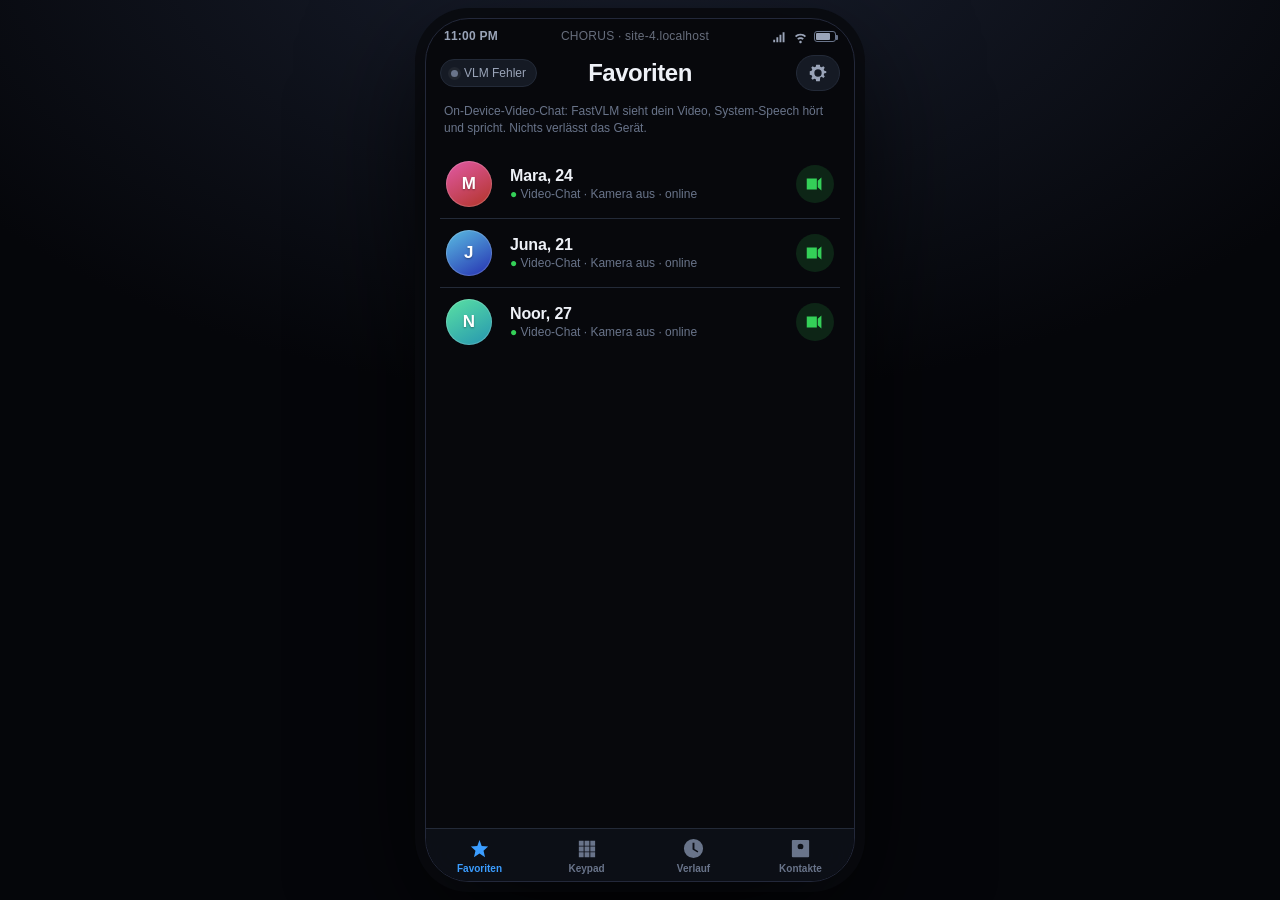
==== commit d3e7e623: "Signal-Kette geschlossen und getestet: aggregierter monotoner Lade-Fortschritt, Tastatur-Eingang als" ====
--- a/web/index.html
+++ b/web/index.html
@@ -137,10 +137,19 @@
         <svg viewBox="0 0 24 24" class="ic"><path d="M15 8.5l4-3.5v14l-4-3.5zM3 6h11v12H3z"/></svg>
         <span>Kamera</span>
       </button>
+      <button class="ctl" id="btn-keys" data-on="false">
+        <svg viewBox="0 0 24 24" class="ic"><path d="M3 6h18a1 1 0 011 1v10a1 1 0 01-1 1H3a1 1 0 01-1-1V7a1 1 0 011-1zm3 3h2v2H6zm3 0h2v2H9zm3 0h2v2h-2zm3 0h2v2h-2zM6 12h2v2H6zm3 0h6v2H9zm7 0h2v2h-2z"/></svg>
+        <span>Tastatur</span>
+      </button>
       <button class="ctl hangup" id="btn-hangup">
         <svg viewBox="0 0 24 24" class="ic"><path d="M12 9c-3 0-5.7.6-8 1.7V15l3.5-1.5V11c1.4-.5 2.9-.8 4.5-.8s3.1.3 4.5.8v2.5L20 15v-4.3C17.7 9.6 15 9 12 9z"/></svg>
         <span>Beenden</span>
       </button>
+    </div>
+
+    <div class="keyrow" id="keyrow" hidden>
+      <input id="key-input" type="text" placeholder="Was möchtest du sagen?" autocomplete="off">
+      <button id="key-send">Senden</button>
     </div>
 
     <div class="transcript" id="transcript">
--- a/web/styles.css
+++ b/web/styles.css
@@ -183,6 +183,13 @@
 .ctl.hangup::before{background:var(--red);border-color:var(--red)}
 .ctl.hangup>svg{fill:#fff}
 .ctl.hangup{color:#ffb3ad}
+
+/* ---- Tastatur-Eingang (gleichwertig, nicht versteckt) ---- */
+.keyrow{flex:0 0 auto;display:flex;gap:6px;padding:6px 10px;background:#0a0d13;border-top:1px solid var(--line)}
+.keyrow[hidden]{display:none}
+.keyrow input{flex:1;background:var(--panel2);border:1px solid var(--line);color:var(--fg);
+  border-radius:12px;padding:10px 12px;font-size:14px;min-width:0}
+.keyrow button{background:var(--blue);color:#fff;border-radius:12px;padding:0 16px;font-weight:600}
 
 /* ---- Protokoll (mit Diagnose-Chips) ---- */
 .transcript{position:absolute;left:0;right:0;bottom:calc(84px + var(--safe-b));max-height:54%;overflow-y:auto;display:none;
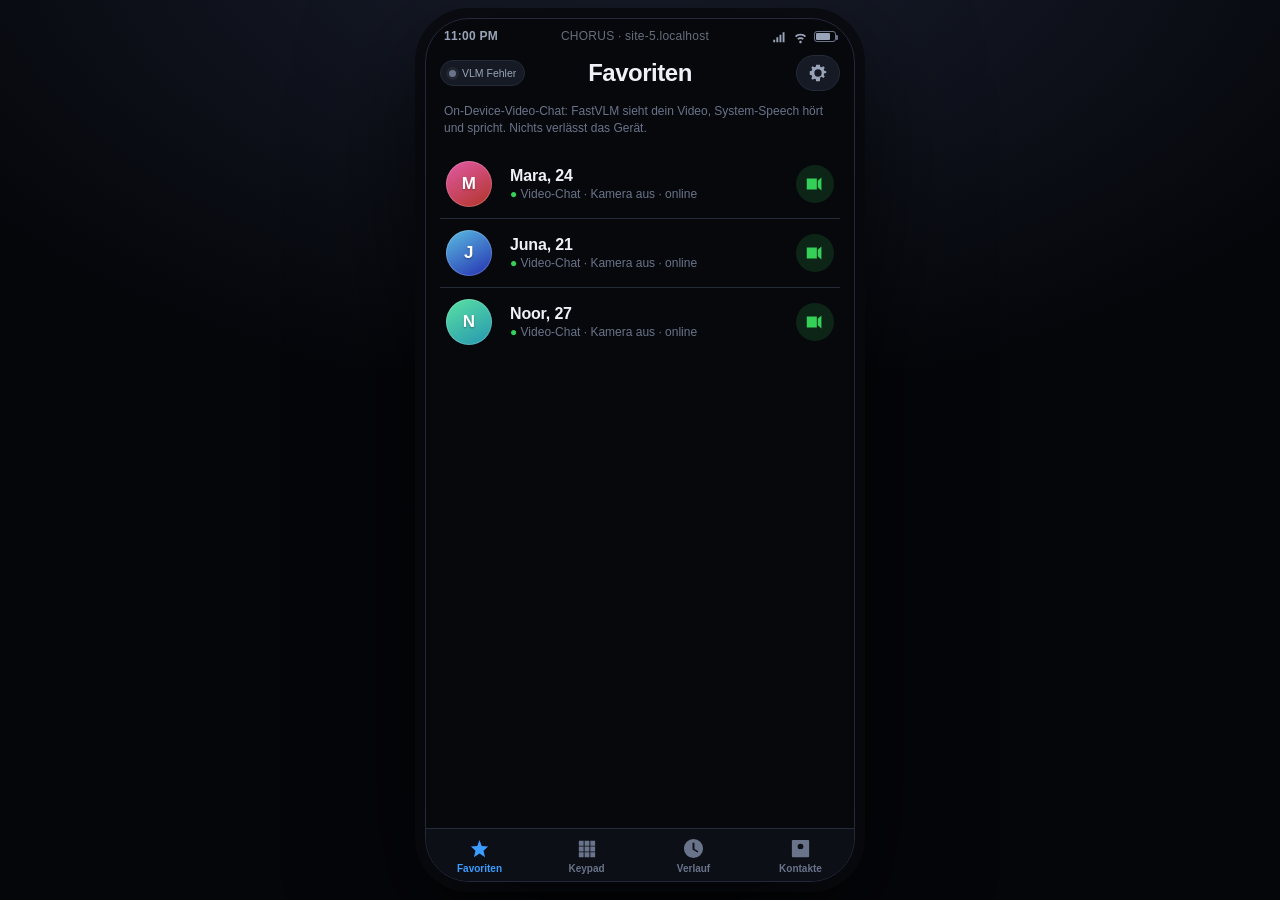
==== commit adbba1be: "Download-Anzeige stabil (monotone Summe gegen bekannte Preset-Groesse, keine springenden Totals; Dia" ====
--- a/web/index.html
+++ b/web/index.html
@@ -114,6 +114,7 @@
         <span class="hud-tag" id="hud-frame">frame –</span>
         <span class="hud-tag" id="hud-size">– × –</span>
         <span class="hud-tag" id="hud-rate">– fps</span>
+        <span class="hud-tag" id="hud-gpu">HW …</span>
       </div>
       <div class="mv-tools">
         <button class="mvtool" id="btn-torch" data-on="false" aria-label="Taschenlampe">
--- a/web/styles.css
+++ b/web/styles.css
@@ -52,7 +52,8 @@
 .nav{flex:0 0 auto;display:grid;grid-template-columns:1fr auto 1fr;align-items:center;padding:6px 14px 10px;gap:8px}
 .nav h1{font-size:24px;font-weight:700;letter-spacing:-.02em;text-align:center;white-space:nowrap}
 .nav .nav-btn:first-child{justify-self:start;max-width:100%;overflow:hidden}
-.nav .nav-btn:first-child span:last-child{overflow:hidden;text-overflow:ellipsis;white-space:nowrap}
+.nav .nav-btn:first-child span:last-child{overflow:hidden;text-overflow:ellipsis;white-space:nowrap;font-size:10.5px;letter-spacing:0}
+.nav .nav-btn:first-child{max-width:44vw;padding:6px 8px}
 .nav .nav-btn:last-child{justify-self:end}
 .nav-btn{display:flex;align-items:center;gap:6px;padding:6px 10px;border-radius:999px;
   background:var(--panel2);font-size:12px;color:var(--fg2);border:1px solid var(--line);white-space:nowrap}
@@ -114,7 +115,7 @@
 #screen-call{background:#000}
 
 /* ---- oben: Charakter-/App-Seite ---- */
-.her{flex:0 0 auto;display:flex;flex-direction:column;gap:6px;padding:8px 16px 8px;
+.her{flex:1 1 0;min-height:0;display:flex;flex-direction:column;justify-content:space-between;gap:6px;padding:8px 16px 8px;
   background:radial-gradient(120% 90% at 50% 0%,#141a26 0%,#0a0d14 70%)}
 .her-head{display:flex;align-items:center;justify-content:space-between;gap:10px}
 .her-id{display:flex;align-items:center;gap:11px;min-width:0}
@@ -128,7 +129,7 @@
 .ghost-ic[data-on="false"]{opacity:.4}
 .call-timer{font-variant-numeric:tabular-nums;font-size:12.5px;color:var(--fg2);
   background:rgba(255,255,255,.06);padding:4px 9px;border-radius:999px;white-space:nowrap}
-.her-sub-wrap{min-height:46px;display:flex;align-items:center;justify-content:center;padding-bottom:2px}
+.her-sub-wrap{flex:1 1 auto;min-height:40px;display:flex;align-items:center;justify-content:center;padding-bottom:2px}
 
 .sub{max-width:100%;font-size:13.5px;line-height:1.35;padding:6px 11px;border-radius:12px;text-align:center}
 .her-sub{background:hsl(var(--hue) 55% 45% / .26);border:1px solid hsl(var(--hue) 60% 60% / .22);color:var(--fg)}
@@ -136,14 +137,14 @@
 .you-sub{background:rgba(59,157,255,.16);border:1px solid rgba(59,157,255,.2);color:#bcd7ff;font-size:12.5px}
 
 /* ---- Mitte: echte Audio-Waveform als Trennelement ---- */
-.wavewrap{flex:0 0 auto;position:relative;height:88px;background:linear-gradient(#0a0d14,#05070b);
+.wavewrap{flex:0 0 96px;position:relative;height:96px;background:linear-gradient(#0a0d14,#05070b);
   border-top:1px solid #161c28;border-bottom:1px solid #161c28}
 #waveform{position:absolute;inset:0;width:100%;height:100%;display:block}
 .wavetag{position:absolute;left:10px;font-size:8.5px;letter-spacing:.18em;color:var(--fg3);font-weight:700;pointer-events:none}
 .wavetag.top{top:5px}.wavetag.bottom{bottom:5px}
 
 /* ---- unten: deine Seite ---- */
-.mine{flex:1 1 auto;min-height:0;position:relative;background:#000;overflow:hidden}
+.mine{flex:1 1 0;min-height:0;position:relative;background:#000;overflow:hidden}
 #modelview{position:absolute;background:#000;display:block}
 #modelview.nosmooth{image-rendering:pixelated}
 .mv-hud{position:absolute;left:0;right:0;top:0;display:flex;gap:6px;padding:7px 8px;align-items:center;flex-wrap:wrap;pointer-events:none}
